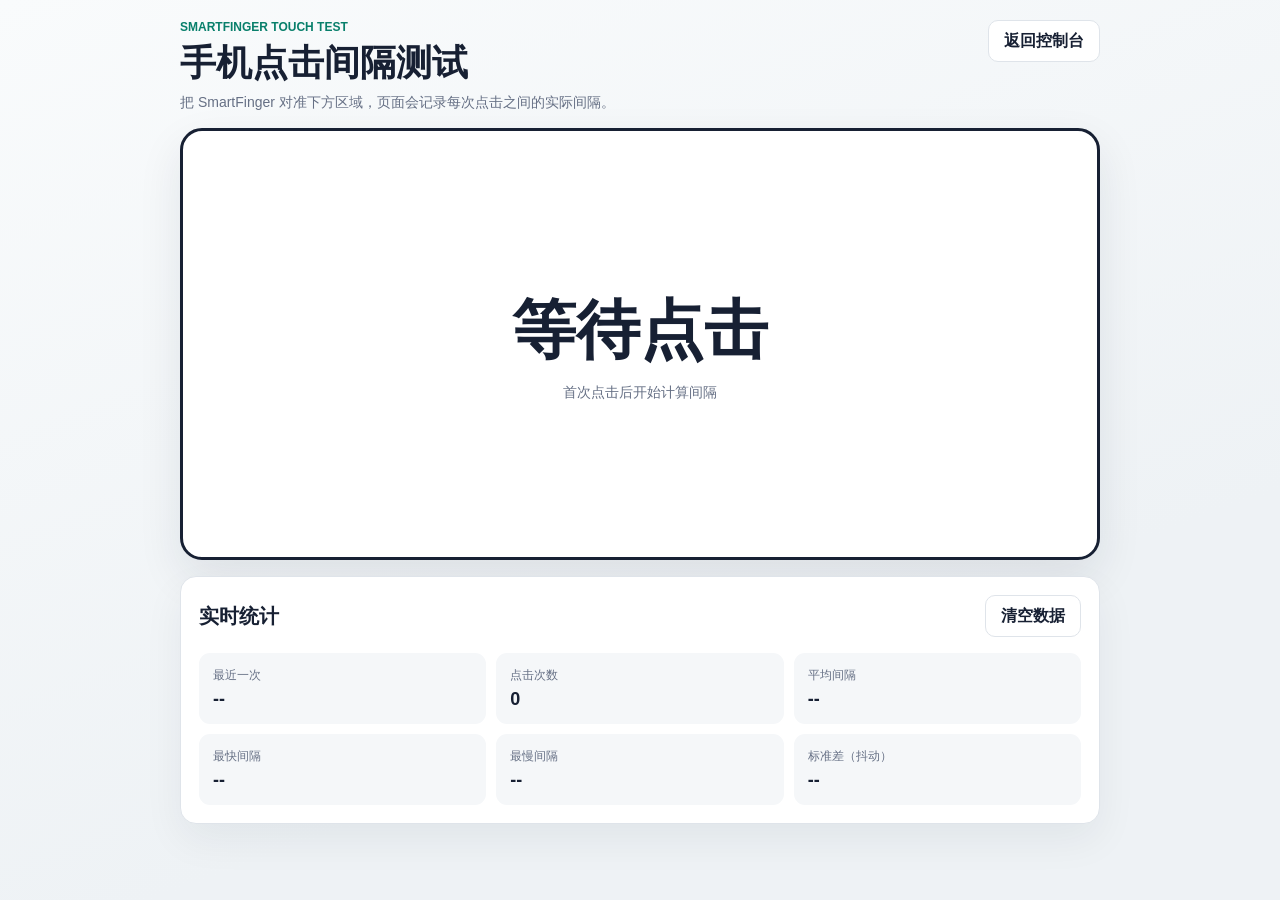
==== desktop-control/touch-test/index.html @ 63644075 "fix：修复频率问题" ====
<!DOCTYPE html>
<html lang="zh-CN">
  <head>
    <meta charset="UTF-8">
    <meta name="viewport" content="width=device-width, initial-scale=1.0, maximum-scale=1.0">
    <title>SmartFinger 点击测试</title>
    <link rel="stylesheet" href="./styles.css">
  </head>
  <body>
    <main class="test-shell">
      <header class="test-header">
        <div>
          <p class="eyebrow">SmartFinger Touch Test</p>
          <h1>手机点击间隔测试</h1>
          <p class="description">把 SmartFinger 对准下方区域，页面会记录每次点击之间的实际间隔。</p>
        </div>
        <a class="back-link" href="../">返回控制台</a>
      </header>

      <button id="touch-pad" class="touch-pad" type="button">
        <span id="pad-value">等待点击</span>
        <small id="pad-hint">首次点击后开始计算间隔</small>
      </button>

      <section class="stats-panel" aria-live="polite">
        <div class="stats-heading">
          <h2>实时统计</h2>
          <button id="reset-button" class="reset-button" type="button">清空数据</button>
        </div>
        <div class="stats-grid">
          <div><span>最近一次</span><strong id="last-interval">--</strong></div>
          <div><span>点击次数</span><strong id="click-count">0</strong></div>
          <div><span>平均间隔</span><strong id="average-interval">--</strong></div>
          <div><span>最快间隔</span><strong id="minimum-interval">--</strong></div>
          <div><span>最慢间隔</span><strong id="maximum-interval">--</strong></div>
          <div><span>标准差（抖动）</span><strong id="standard-deviation">--</strong></div>
        </div>
      </section>
    </main>

    <script type="module" src="./app.js"></script>
  </body>
</html>
---- desktop-control/touch-test/styles.css ----
:root {
  --ink: #172033;
  --muted: #667085;
  --line: #dfe4ea;
  --paper: #ffffff;
  --page: #eef2f5;
  --green: #087f6b;
  --green-dark: #066654;
}

* { box-sizing: border-box; }

body {
  margin: 0;
  min-height: 100vh;
  background: linear-gradient(160deg, #f9fbfc 0%, var(--page) 70%);
  color: var(--ink);
  font-family: "PingFang SC", "SF Pro Display", "Helvetica Neue", sans-serif;
  overscroll-behavior: none;
}

button { font: inherit; }

.test-shell {
  width: min(920px, calc(100vw - 24px));
  margin: 0 auto;
  padding: 20px 0 32px;
}

.test-header,
.stats-heading {
  display: flex;
  align-items: flex-start;
  justify-content: space-between;
  gap: 16px;
}

.test-header { margin-bottom: 16px; }

.eyebrow {
  margin: 0 0 5px;
  color: var(--green);
  font-size: 12px;
  font-weight: 800;
  text-transform: uppercase;
}

h1, h2, p { margin-top: 0; }
h1 { margin-bottom: 6px; font-size: clamp(26px, 6vw, 36px); }
h2 { margin-bottom: 0; font-size: 20px; }

.description {
  max-width: 620px;
  margin-bottom: 0;
  color: var(--muted);
  font-size: 14px;
}

.back-link,
.reset-button {
  min-height: 42px;
  padding: 0 15px;
  border: 1px solid var(--line);
  border-radius: 10px;
  background: white;
  color: var(--ink);
  font-weight: 800;
  text-decoration: none;
}

.back-link {
  display: inline-flex;
  align-items: center;
  white-space: nowrap;
}

.touch-pad {
  display: flex;
  width: 100%;
  min-height: 48vh;
  padding: 24px;
  border: 3px solid var(--ink);
  border-radius: 22px;
  background: var(--paper);
  color: var(--ink);
  flex-direction: column;
  align-items: center;
  justify-content: center;
  box-shadow: 0 18px 45px rgba(23, 32, 51, .09);
  cursor: pointer;
  touch-action: manipulation;
  user-select: none;
  -webkit-user-select: none;
  -webkit-tap-highlight-color: transparent;
}

.touch-pad:active {
  border-color: var(--green);
  background: #ecfdf8;
  transform: scale(.995);
}

.touch-pad span {
  font-size: clamp(34px, 10vw, 64px);
  font-weight: 850;
}

.touch-pad small {
  margin-top: 10px;
  color: var(--muted);
  font-size: 14px;
}

.stats-panel {
  margin-top: 16px;
  padding: 18px;
  border: 1px solid var(--line);
  border-radius: 16px;
  background: var(--paper);
  box-shadow: 0 16px 40px rgba(23, 32, 51, .06);
}

.stats-heading { align-items: center; }
.reset-button { cursor: pointer; }
.reset-button:active { background: #f2f4f7; }

.stats-grid {
  display: grid;
  grid-template-columns: repeat(3, minmax(0, 1fr));
  gap: 10px;
  margin-top: 16px;
}

.stats-grid div {
  padding: 14px;
  border-radius: 11px;
  background: #f5f7f9;
}

.stats-grid span,
.stats-grid strong { display: block; }

.stats-grid span {
  margin-bottom: 5px;
  color: var(--muted);
  font-size: 12px;
}

.stats-grid strong { font-size: 18px; }

@media (max-width: 640px) {
  .test-shell { padding-top: 14px; }
  .test-header { display: block; }
  .back-link { margin-top: 12px; }
  .touch-pad { min-height: 50vh; }
  .stats-grid { grid-template-columns: repeat(2, minmax(0, 1fr)); }
  .stats-panel { padding: 14px; }
}
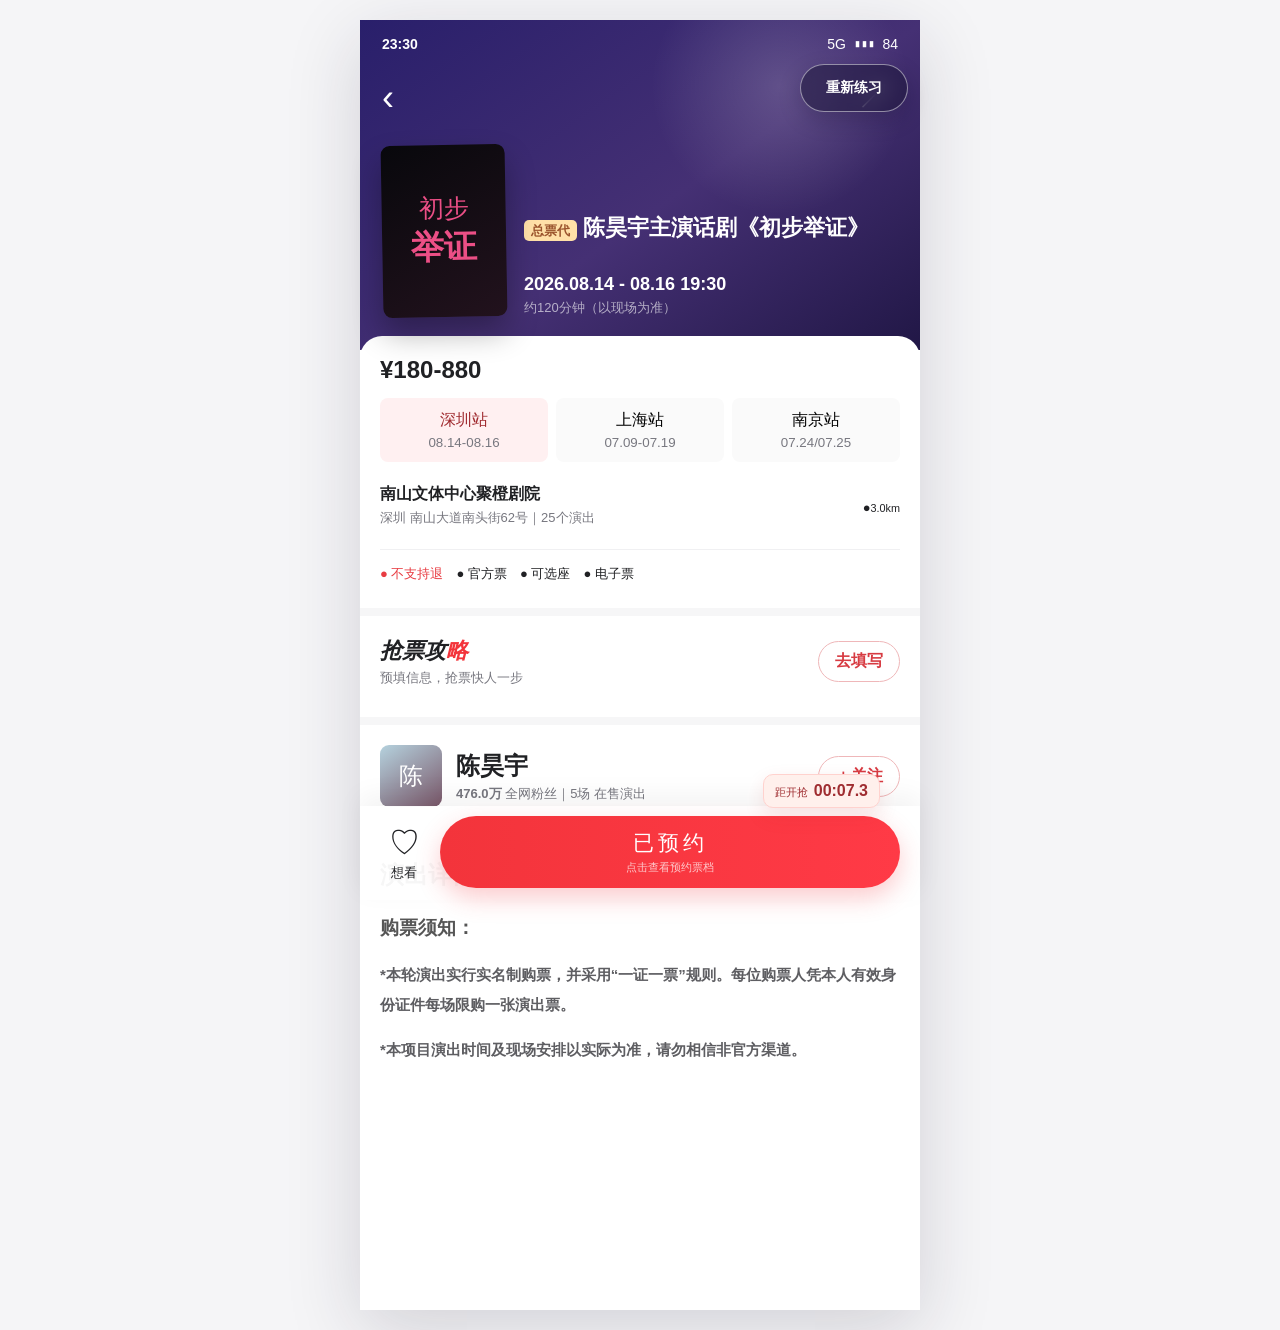
==== commit 46fb9dea: "fix：完整版" ====
--- a/desktop-control/touch-test/index.html
+++ b/desktop-control/touch-test/index.html
@@ -3,40 +3,65 @@
   <head>
     <meta charset="UTF-8">
     <meta name="viewport" content="width=device-width, initial-scale=1.0, maximum-scale=1.0">
-    <title>SmartFinger 点击测试</title>
+    <title>初步举证 · 抢票练习</title>
     <link rel="stylesheet" href="./styles.css">
   </head>
   <body>
-    <main class="test-shell">
-      <header class="test-header">
-        <div>
-          <p class="eyebrow">SmartFinger Touch Test</p>
-          <h1>手机点击间隔测试</h1>
-          <p class="description">把 SmartFinger 对准下方区域，页面会记录每次点击之间的实际间隔。</p>
-        </div>
-        <a class="back-link" href="../">返回控制台</a>
-      </header>
-
-      <button id="touch-pad" class="touch-pad" type="button">
-        <span id="pad-value">等待点击</span>
-        <small id="pad-hint">首次点击后开始计算间隔</small>
-      </button>
-
-      <section class="stats-panel" aria-live="polite">
-        <div class="stats-heading">
-          <h2>实时统计</h2>
-          <button id="reset-button" class="reset-button" type="button">清空数据</button>
-        </div>
-        <div class="stats-grid">
-          <div><span>最近一次</span><strong id="last-interval">--</strong></div>
-          <div><span>点击次数</span><strong id="click-count">0</strong></div>
-          <div><span>平均间隔</span><strong id="average-interval">--</strong></div>
-          <div><span>最快间隔</span><strong id="minimum-interval">--</strong></div>
-          <div><span>最慢间隔</span><strong id="maximum-interval">--</strong></div>
-          <div><span>标准差（抖动）</span><strong id="standard-deviation">--</strong></div>
+    <main class="event-page">
+      <section class="hero">
+        <div class="status-bar"><strong>23:30</strong><span>5G&nbsp;&nbsp;▮▮▮&nbsp;&nbsp;84</span></div>
+        <div class="hero-nav"><a href="../" aria-label="返回控制台">‹</a><button type="button" aria-label="分享">↗</button></div>
+        <div class="event-summary">
+          <div class="poster" aria-hidden="true"><span>初步</span><strong>举证</strong></div>
+          <div>
+            <h1><em>总票代</em> 陈昊宇主演话剧《初步举证》</h1>
+            <p class="event-date">2026.08.14 - 08.16 19:30</p>
+            <p class="event-duration">约120分钟（以现场为准）</p>
+          </div>
         </div>
       </section>
+
+      <section class="ticket-sheet">
+        <h2>¥180-880</h2>
+        <div class="city-tabs">
+          <button class="selected">深圳站<small>08.14-08.16</small></button>
+          <button>上海站<small>07.09-07.19</small></button>
+          <button>南京站<small>07.24/07.25</small></button>
+        </div>
+        <div class="venue-row">
+          <div><strong>南山文体中心聚橙剧院</strong><span>深圳 南山大道南头街62号｜25个演出</span></div>
+          <span class="distance">●<small>3.0km</small></span>
+        </div>
+        <div class="benefits"><span class="warning">● 不支持退</span><span>● 官方票</span><span>● 可选座</span><span>● 电子票</span></div>
+      </section>
+
+      <section class="guide-card">
+        <div><h2>抢票攻<span>略</span></h2><p>预填信息，抢票快人一步</p></div>
+        <button type="button">去填写</button>
+      </section>
+
+      <section class="artist-card">
+        <div class="avatar">陈</div>
+        <div><h2>陈昊宇</h2><p><strong>476.0万</strong> 全网粉丝｜5场 在售演出</p></div>
+        <button type="button">＋关注</button>
+      </section>
+
+      <section class="details">
+        <h2>演出详情</h2>
+        <h3>购票须知：</h3>
+        <p>*本轮演出实行实名制购票，并采用“一证一票”规则。每位购票人凭本人有效身份证件每场限购一张演出票。</p>
+        <p>*本项目演出时间及现场安排以实际为准，请勿相信非官方渠道。</p>
+      </section>
     </main>
+
+    <button id="reset-practice" class="reset-practice" type="button">重新练习</button>
+    <footer class="purchase-dock">
+      <div class="watch"><span>♡</span><small>想看</small></div>
+      <div class="purchase-main">
+        <div class="countdown"><span>距开抢</span><strong id="countdown-value">00:10.0</strong></div>
+        <button id="reserved-button" type="button">已预约<small id="button-hint">点击查看预约票档</small></button>
+      </div>
+    </footer>
 
     <script type="module" src="./app.js"></script>
   </body>
--- a/desktop-control/touch-test/styles.css
+++ b/desktop-control/touch-test/styles.css
@@ -1,158 +1,95 @@
 :root {
-  --ink: #172033;
-  --muted: #667085;
-  --line: #dfe4ea;
-  --paper: #ffffff;
-  --page: #eef2f5;
-  --green: #087f6b;
-  --green-dark: #066654;
+  --red: #f3343b;
+  --red-deep: #df2630;
+  --ink: #202124;
+  --muted: #77777f;
+  --paper: #fff;
+  --line: #f0f0f2;
 }
 
 * { box-sizing: border-box; }
-
 body {
   margin: 0;
-  min-height: 100vh;
-  background: linear-gradient(160deg, #f9fbfc 0%, var(--page) 70%);
+  background: #f5f5f7;
   color: var(--ink);
-  font-family: "PingFang SC", "SF Pro Display", "Helvetica Neue", sans-serif;
-  overscroll-behavior: none;
-}
-
-button { font: inherit; }
-
-.test-shell {
-  width: min(920px, calc(100vw - 24px));
-  margin: 0 auto;
-  padding: 20px 0 32px;
-}
-
-.test-header,
-.stats-heading {
-  display: flex;
-  align-items: flex-start;
-  justify-content: space-between;
-  gap: 16px;
-}
-
-.test-header { margin-bottom: 16px; }
-
-.eyebrow {
-  margin: 0 0 5px;
-  color: var(--green);
-  font-size: 12px;
-  font-weight: 800;
-  text-transform: uppercase;
-}
-
-h1, h2, p { margin-top: 0; }
-h1 { margin-bottom: 6px; font-size: clamp(26px, 6vw, 36px); }
-h2 { margin-bottom: 0; font-size: 20px; }
-
-.description {
-  max-width: 620px;
-  margin-bottom: 0;
-  color: var(--muted);
-  font-size: 14px;
-}
-
-.back-link,
-.reset-button {
-  min-height: 42px;
-  padding: 0 15px;
-  border: 1px solid var(--line);
-  border-radius: 10px;
-  background: white;
-  color: var(--ink);
-  font-weight: 800;
-  text-decoration: none;
-}
-
-.back-link {
-  display: inline-flex;
-  align-items: center;
-  white-space: nowrap;
-}
-
-.touch-pad {
-  display: flex;
-  width: 100%;
-  min-height: 48vh;
-  padding: 24px;
-  border: 3px solid var(--ink);
-  border-radius: 22px;
-  background: var(--paper);
-  color: var(--ink);
-  flex-direction: column;
-  align-items: center;
-  justify-content: center;
-  box-shadow: 0 18px 45px rgba(23, 32, 51, .09);
-  cursor: pointer;
-  touch-action: manipulation;
-  user-select: none;
-  -webkit-user-select: none;
+  font-family: "PingFang SC", "Noto Sans CJK SC", sans-serif;
   -webkit-tap-highlight-color: transparent;
 }
-
-.touch-pad:active {
-  border-color: var(--green);
-  background: #ecfdf8;
-  transform: scale(.995);
+button { font: inherit; }
+.event-page { max-width: 560px; min-height: 100vh; margin: 0 auto; padding-bottom: 150px; background: white; }
+.hero {
+  min-height: 330px;
+  padding: 16px 22px 28px;
+  color: white;
+  background:
+    radial-gradient(circle at 75% 20%, rgba(255,255,255,.16), transparent 26%),
+    linear-gradient(145deg, #291f6b 0%, #453074 55%, #211746 100%);
 }
-
-.touch-pad span {
-  font-size: clamp(34px, 10vw, 64px);
-  font-weight: 850;
+.status-bar, .hero-nav, .event-summary, .venue-row, .guide-card, .artist-card, .purchase-dock, .purchase-main {
+  display: flex;
+  align-items: center;
 }
-
-.touch-pad small {
-  margin-top: 10px;
-  color: var(--muted);
-  font-size: 14px;
+.status-bar { justify-content: space-between; font-size: 14px; }
+.hero-nav { justify-content: space-between; margin-top: 20px; }
+.hero-nav a, .hero-nav button { border: 0; background: transparent; color: white; font-size: 36px; text-decoration: none; }
+.event-summary { align-items: flex-end; gap: 18px; margin-top: 22px; }
+.poster {
+  width: 124px;
+  aspect-ratio: .72;
+  flex: 0 0 auto;
+  display: grid;
+  place-content: center;
+  border-radius: 9px;
+  background: linear-gradient(150deg, #08080c, #22121d);
+  box-shadow: 0 16px 30px rgba(0,0,0,.3);
+  color: #ec4f86;
+  text-align: center;
+  transform: rotate(-1deg);
 }
-
-.stats-panel {
-  margin-top: 16px;
-  padding: 18px;
-  border: 1px solid var(--line);
-  border-radius: 16px;
-  background: var(--paper);
-  box-shadow: 0 16px 40px rgba(23, 32, 51, .06);
-}
-
-.stats-heading { align-items: center; }
-.reset-button { cursor: pointer; }
-.reset-button:active { background: #f2f4f7; }
-
-.stats-grid {
-  display: grid;
-  grid-template-columns: repeat(3, minmax(0, 1fr));
-  gap: 10px;
-  margin-top: 16px;
-}
-
-.stats-grid div {
-  padding: 14px;
-  border-radius: 11px;
-  background: #f5f7f9;
-}
-
-.stats-grid span,
-.stats-grid strong { display: block; }
-
-.stats-grid span {
-  margin-bottom: 5px;
-  color: var(--muted);
-  font-size: 12px;
-}
-
-.stats-grid strong { font-size: 18px; }
-
-@media (max-width: 640px) {
-  .test-shell { padding-top: 14px; }
-  .test-header { display: block; }
-  .back-link { margin-top: 12px; }
-  .touch-pad { min-height: 50vh; }
-  .stats-grid { grid-template-columns: repeat(2, minmax(0, 1fr)); }
-  .stats-panel { padding: 14px; }
-}
+.poster span { font-size: 25px; font-family: serif; }
+.poster strong { font-size: 33px; font-family: serif; }
+h1 { margin: 0 0 30px; font-size: 22px; line-height: 1.45; }
+h1 em { padding: 3px 7px; border-radius: 5px; background: #ffe0a8; color: #9b542d; font-size: 13px; font-style: normal; }
+.event-date { margin: 0 0 4px; font-size: 18px; font-weight: 800; }
+.event-duration { margin: 0; color: rgba(255,255,255,.62); font-size: 13px; }
+.ticket-sheet { margin-top: -14px; padding: 20px 20px 0; border-radius: 22px 22px 0 0; background: white; }
+.ticket-sheet h2 { margin: 0 0 14px; font-size: 24px; }
+.city-tabs { display: grid; grid-template-columns: repeat(3, minmax(0, 1fr)); gap: 8px; }
+.city-tabs button { padding: 12px 4px; border: 0; border-radius: 8px; background: #fafafa; }
+.city-tabs button.selected { background: #fff0f1; color: #9f292e; }
+.city-tabs small { display: block; margin-top: 4px; color: var(--muted); }
+.venue-row { justify-content: space-between; padding: 22px 0; border-bottom: 1px solid var(--line); }
+.venue-row strong, .venue-row span { display: block; }
+.venue-row span { margin-top: 4px; color: var(--muted); font-size: 13px; }
+.distance { color: var(--ink) !important; text-align: center; }
+.distance small { color: var(--ink) !important; }
+.benefits { display: flex; gap: 13px; overflow: hidden; padding: 15px 0; white-space: nowrap; font-size: 13px; }
+.warning { color: #e83c42; }
+.guide-card, .artist-card { justify-content: space-between; margin-top: 10px; padding: 20px; background: white; border-top: 8px solid #f6f6f7; }
+.guide-card h2, .guide-card p, .artist-card h2, .artist-card p { margin: 0; }
+.guide-card h2 { font-size: 22px; font-style: italic; }
+.guide-card h2 span { color: var(--red); }
+.guide-card p, .artist-card p { margin-top: 3px; color: var(--muted); font-size: 13px; }
+.guide-card button, .artist-card button { min-width: 82px; padding: 9px 14px; border: 1px solid #efb7b9; border-radius: 22px; background: white; color: #d73b42; font-weight: 700; }
+.artist-card { justify-content: flex-start; gap: 14px; }
+.artist-card button { margin-left: auto; }
+.avatar { display: grid; width: 62px; height: 62px; place-items: center; border-radius: 9px; background: linear-gradient(145deg, #b5d2de, #795668); color: white; font-size: 24px; }
+.details { padding: 24px 20px 80px; border-top: 8px solid #f6f6f7; }
+.details h2 { margin: 0 0 24px; }
+.details h3 { color: #555; }
+.details p { color: #5e5e62; font-size: 15px; font-weight: 600; line-height: 2; }
+.purchase-dock { position: fixed; z-index: 5; right: 0; bottom: 0; left: 0; max-width: 560px; margin: auto; gap: 12px; padding: 10px 20px calc(12px + env(safe-area-inset-bottom)); background: rgba(255,255,255,.96); box-shadow: 0 -10px 25px rgba(0,0,0,.05); }
+.watch { width: 48px; text-align: center; }
+.watch span, .watch small { display: block; }
+.watch span { font-size: 31px; }
+.purchase-main { position: relative; min-width: 0; flex: 1; }
+.purchase-main button { width: 100%; min-height: 72px; border: 0; border-radius: 40px; background: linear-gradient(90deg, var(--red), #ff3a46); color: white; font-size: 21px; letter-spacing: 4px; box-shadow: 0 10px 25px rgba(243,52,59,.25); }
+.purchase-main button small { display: block; margin-top: 3px; color: rgba(255,255,255,.72); font-size: 11px; letter-spacing: 0; }
+.countdown { position: absolute; right: 20px; bottom: calc(100% + 8px); padding: 7px 11px; border: 1px solid #ffd2ce; border-radius: 10px; background: #fff0ec; color: #9f2d31; box-shadow: 0 8px 20px rgba(180,40,40,.12); }
+.countdown span { margin-right: 6px; font-size: 11px; }
+.countdown strong { font-variant-numeric: tabular-nums; }
+.reset-practice { position: fixed; z-index: 6; top: 64px; right: max(12px, calc((100vw - 536px) / 2)); min-width: 108px; min-height: 48px; padding: 0 16px; border: 1px solid rgba(255,255,255,.48); border-radius: 25px; background: rgba(20,15,47,.48); color: white; font-size: 14px; font-weight: 800; box-shadow: 0 8px 22px rgba(12,8,35,.22); backdrop-filter: blur(10px); }
+.reset-practice:active { transform: scale(.97); background: rgba(20,15,47,.72); }
+.is-rush-ready .countdown { animation: ready-pulse .65s infinite alternate; background: #fff; color: var(--red); }
+@keyframes ready-pulse { to { transform: translateY(-3px) scale(1.04); box-shadow: 0 10px 26px rgba(243,52,59,.32); } }
+@media (min-width: 561px) { body { padding: 20px 0; } .event-page { box-shadow: 0 20px 70px rgba(30,25,50,.16); } }
